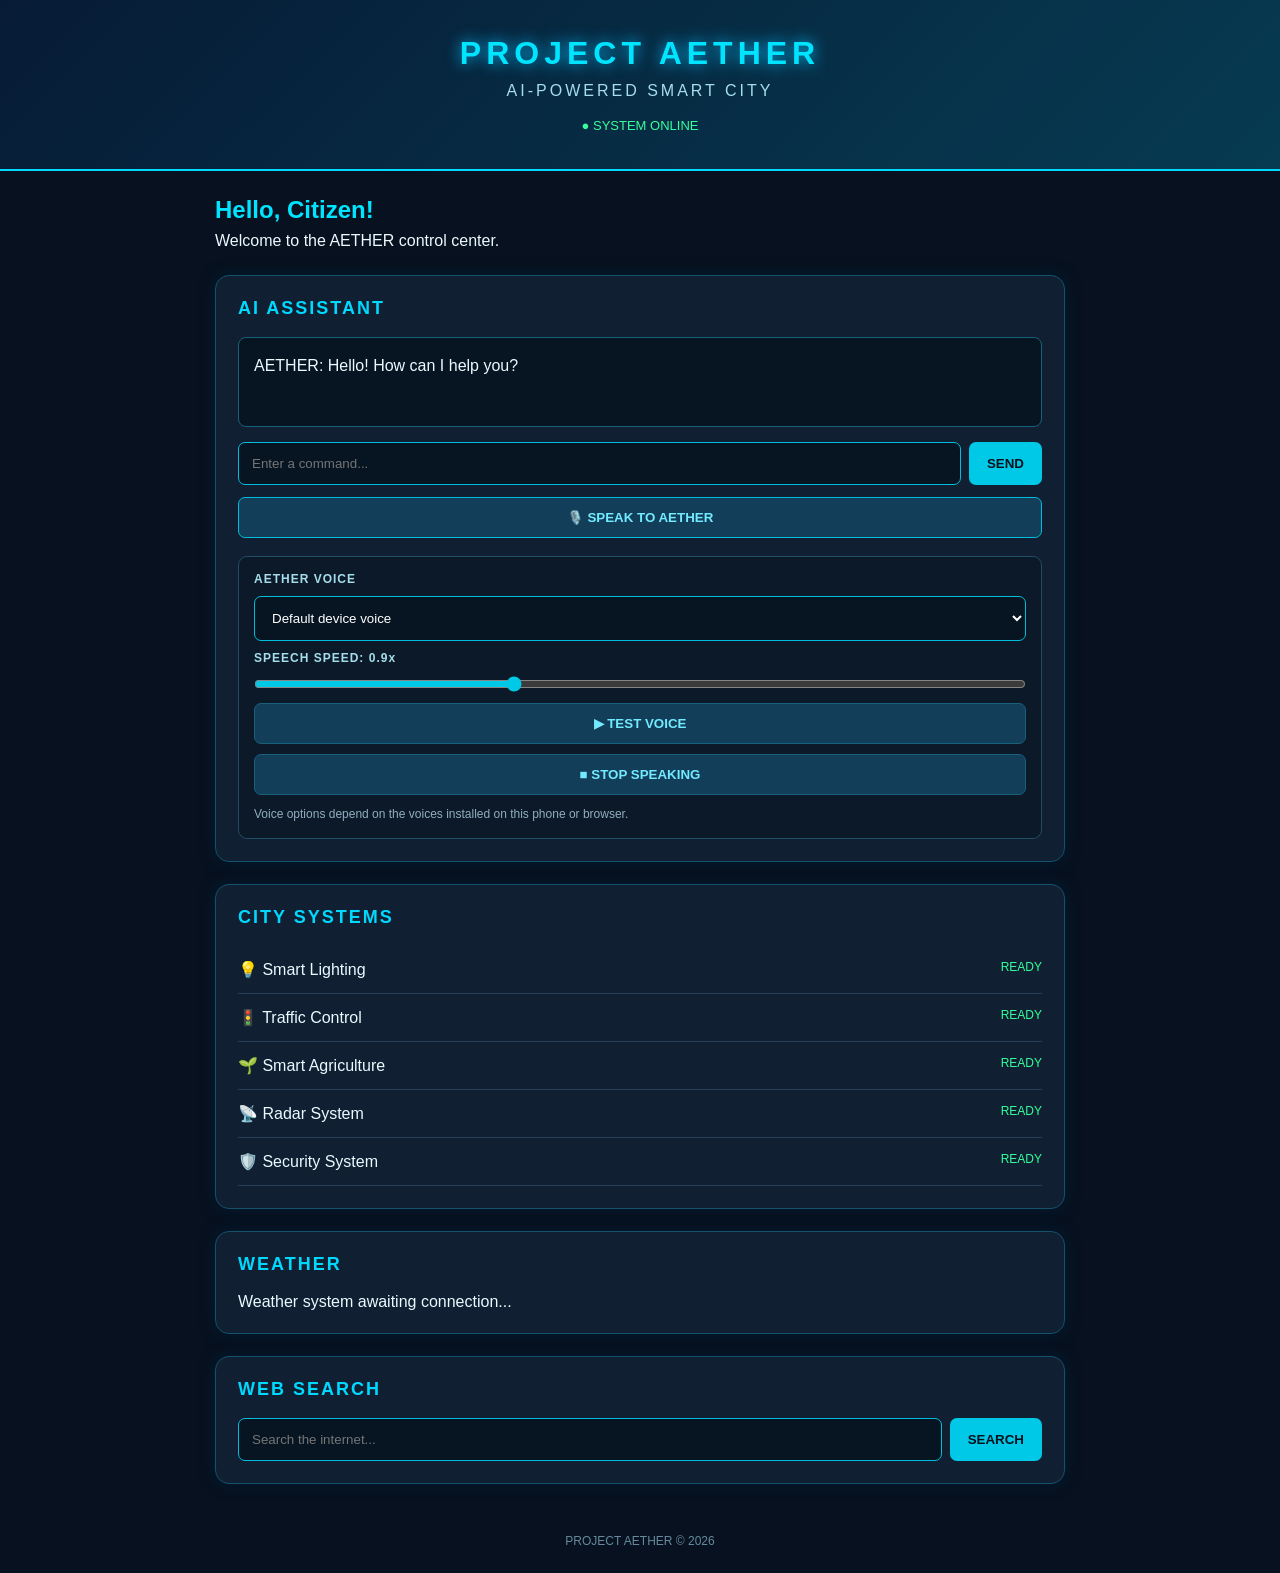
==== mobile_app/index.html @ 2a63131e "Initial Project AETHER upload" ====
<!DOCTYPE html>
<html lang="en">
<head>
    <meta charset="UTF-8">
    <meta name="viewport" content="width=device-width, initial-scale=1.0">
    <title>PROJECT AETHER</title>
    <link rel="stylesheet" href="style.css">
</head>
<body>
    <header>
        <h1>PROJECT AETHER</h1>
        <p>AI-POWERED SMART CITY</p>
        <span id="connection">● SYSTEM ONLINE</span>
    </header>

    <main>
        <section class="welcome">
            <h2>Hello, Citizen!</h2>
            <p>Welcome to the AETHER control center.</p>
        </section>

        <section class="panel">
            <h2>AI ASSISTANT</h2>
            <div id="chat" aria-live="polite">AETHER: Hello! How can I help you?</div>

            <div class="controls">
                <input id="command" type="text" placeholder="Enter a command..." autocomplete="off">
                <button id="sendButton" type="button">SEND</button>
            </div>

            <button class="voice" id="voiceButton" type="button">🎙️ SPEAK TO AETHER</button>

            <div class="voice-settings">
                <label for="voiceSelect">AETHER VOICE</label>
                <select id="voiceSelect">
                    <option value="">Loading available voices...</option>
                </select>

                <label for="speechRate">SPEECH SPEED: <span id="rateValue">0.9x</span></label>
                <input id="speechRate" type="range" min="0.7" max="1.3" step="0.1" value="0.9">

                <button id="testVoiceButton" class="secondary" type="button">▶ TEST VOICE</button>
                <button id="stopSpeechButton" class="secondary" type="button">■ STOP SPEAKING</button>
                <p class="hint">Voice options depend on the voices installed on this phone or browser.</p>
            </div>
        </section>

        <section class="panel">
            <h2>CITY SYSTEMS</h2>
            <div class="system">💡 Smart Lighting <span>READY</span></div>
            <div class="system">🚦 Traffic Control <span>READY</span></div>
            <div class="system">🌱 Smart Agriculture <span>READY</span></div>
            <div class="system">📡 Radar System <span>READY</span></div>
            <div class="system">🛡️ Security System <span>READY</span></div>
        </section>

        <section class="panel">
            <h2>WEATHER</h2>
            <p id="weather">Weather system awaiting connection...</p>
        </section>

        <section class="panel">
            <h2>WEB SEARCH</h2>
            <div class="controls">
                <input id="searchQuery" type="text" placeholder="Search the internet..." autocomplete="off">
                <button id="searchButton" type="button">SEARCH</button>
            </div>
        </section>
    </main>

    <footer>PROJECT AETHER © 2026</footer>
    <script src="script.js"></script>
</body>
</html>
---- mobile_app/style.css ----
* {
    margin: 0;
    padding: 0;
    box-sizing: border-box;
}

body {
    font-family: Arial, sans-serif;
    background: #07111f;
    color: #eafaff;
    min-height: 100vh;
}

header {
    text-align: center;
    padding: 35px 15px;
    background: linear-gradient(135deg, #071b35, #063b52);
    border-bottom: 2px solid #00d9ff;
}

header h1 {
    font-size: 32px;
    letter-spacing: 5px;
    color: #00e5ff;
    text-shadow: 0 0 15px #00bfff;
}

header p {
    margin-top: 10px;
    letter-spacing: 3px;
    color: #a6ddeb;
}

#connection {
    display: inline-block;
    margin-top: 18px;
    color: #36ff9b;
    font-size: 13px;
}

main {
    width: 90%;
    max-width: 850px;
    margin: 25px auto;
}

.welcome {
    margin-bottom: 25px;
}

.welcome h2 {
    color: #00e5ff;
    margin-bottom: 8px;
}

.panel {
    background: #101f31;
    border: 1px solid #14516b;
    border-radius: 14px;
    padding: 22px;
    margin-bottom: 22px;
    box-shadow: 0 0 15px #001c30;
}

.panel h2 {
    color: #00d9ff;
    margin-bottom: 18px;
    font-size: 18px;
    letter-spacing: 2px;
}

#chat {
    background: #071522;
    border: 1px solid #17617b;
    padding: 15px;
    border-radius: 8px;
    min-height: 90px;
    max-height: 360px;
    overflow-y: auto;
    margin-bottom: 15px;
    line-height: 1.6;
}

.controls {
    display: flex;
    gap: 8px;
}

input, select {
    flex: 1;
    min-width: 0;
    padding: 13px;
    border-radius: 7px;
    border: 1px solid #00bddd;
    background: #071522;
    color: white;
    outline: none;
}

button {
    padding: 12px 18px;
    border: none;
    border-radius: 7px;
    background: #00c9e8;
    color: #04121d;
    font-weight: bold;
    cursor: pointer;
}

button:hover {
    background: #65edff;
}

.voice {
    width: 100%;
    margin-top: 12px;
    background: #123e59;
    color: #72eaff;
    border: 1px solid #00bddd;
}

.voice-settings {
    display: grid;
    gap: 10px;
    margin-top: 18px;
    padding: 15px;
    border: 1px solid #214d65;
    border-radius: 9px;
    background: #0b1929;
}

.voice-settings label {
    color: #a6ddeb;
    font-size: 12px;
    font-weight: bold;
    letter-spacing: 1px;
}

.voice-settings input[type="range"] {
    width: 100%;
    padding: 0;
    accent-color: #00c9e8;
}

.voice-settings .secondary {
    background: #123e59;
    color: #72eaff;
    border: 1px solid #17617b;
}

.hint {
    color: #91aebe;
    font-size: 12px;
    line-height: 1.5;
}

.system {
    display: flex;
    justify-content: space-between;
    gap: 10px;
    padding: 14px 0;
    border-bottom: 1px solid #214057;
}

.system span {
    color: #36ff9b;
    font-size: 12px;
}

footer {
    text-align: center;
    padding: 25px;
    color: #668b9f;
    font-size: 12px;
}

@media (max-width: 480px) {
    header h1 {
        font-size: 25px;
        letter-spacing: 3px;
    }

    .panel {
        padding: 17px;
    }

    button {
        padding: 12px;
    }

    .controls {
        gap: 6px;
    }
}
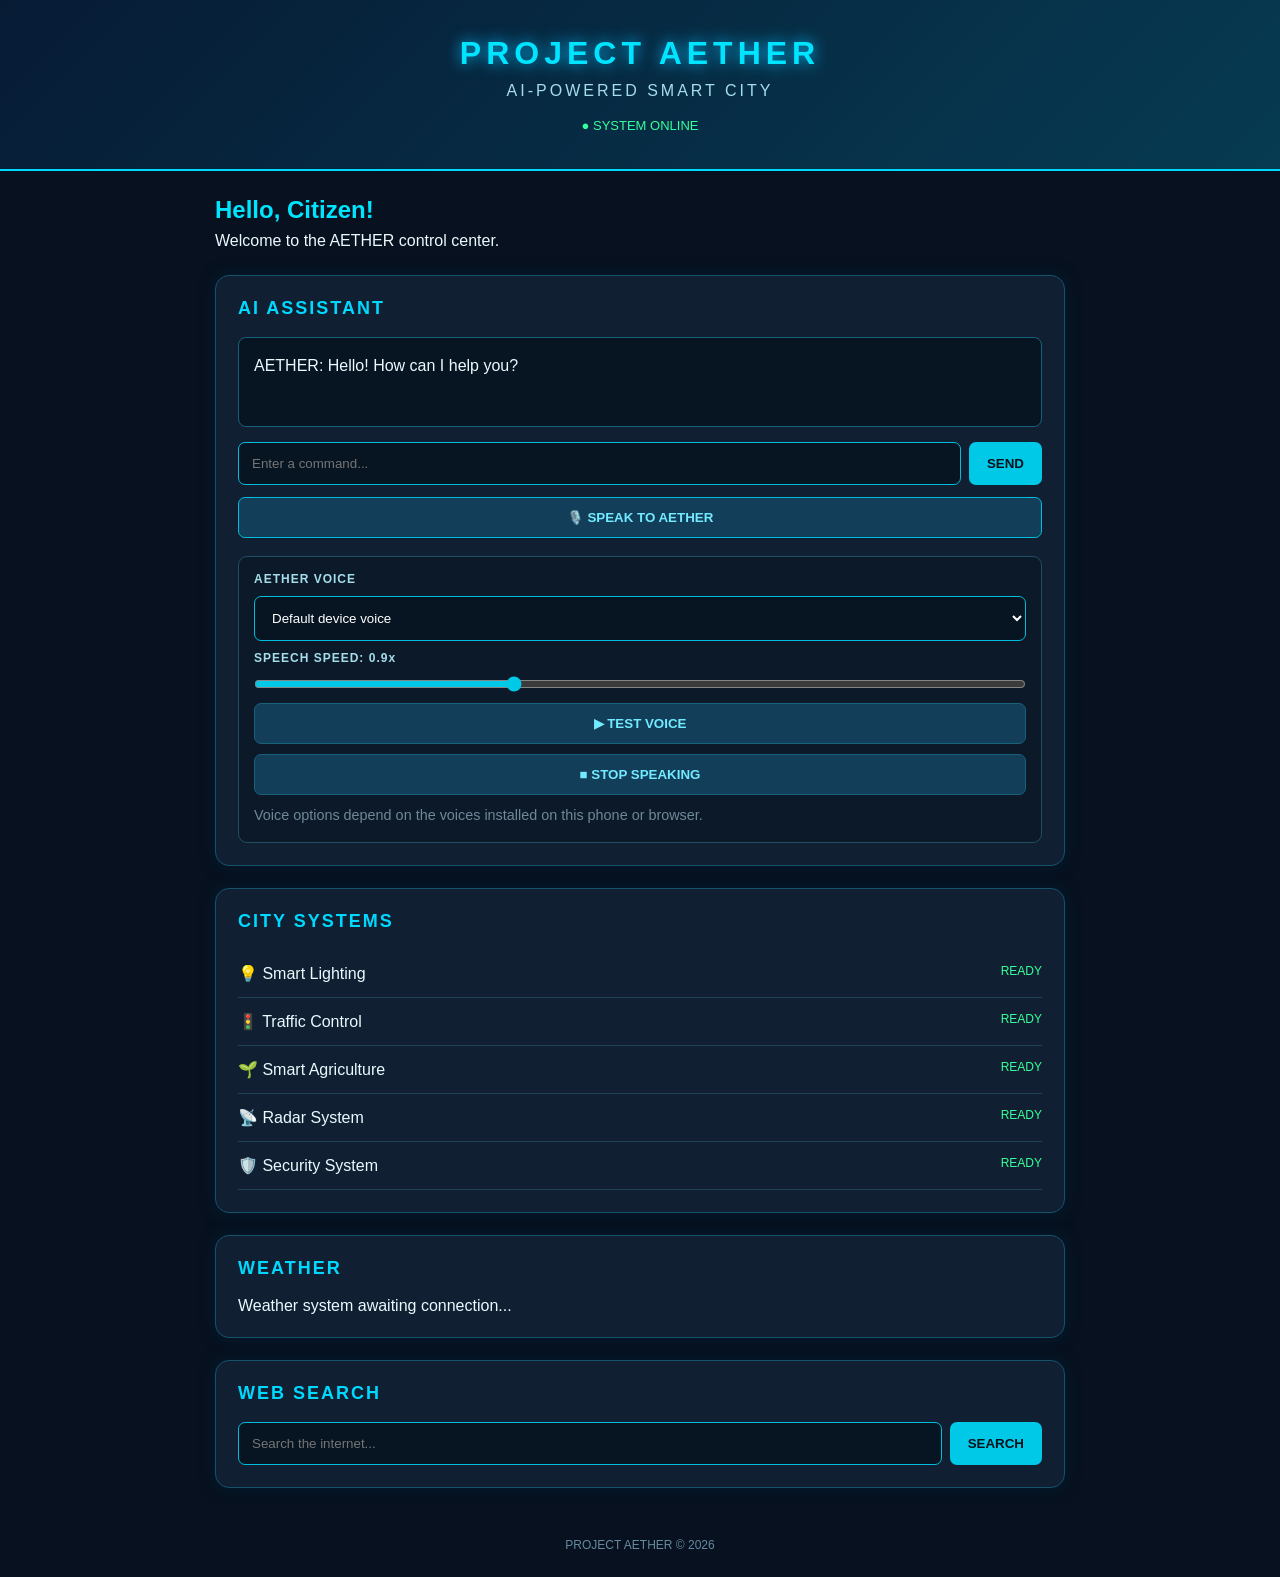
==== commit b82726ea: "Update AETHER app, interface and location system" ====
--- a/mobile_app/index.html
+++ b/mobile_app/index.html
@@ -5,6 +5,13 @@
     <meta name="viewport" content="width=device-width, initial-scale=1.0">
     <title>PROJECT AETHER</title>
     <link rel="stylesheet" href="style.css">
+    <style>
+        #locationResults { display: grid; gap: 8px; margin-top: 10px; }
+        .location-result { width: 100%; text-align: left; padding: 10px; border: 1px solid #8886; border-radius: 8px; background: transparent; }
+        .location-result[aria-pressed="true"] { outline: 2px solid #4b9; }
+        #locationStatus { overflow-wrap: anywhere; }
+        .hint { opacity: .75; font-size: .9em; }
+    </style>
 </head>
 <body>
     <header>
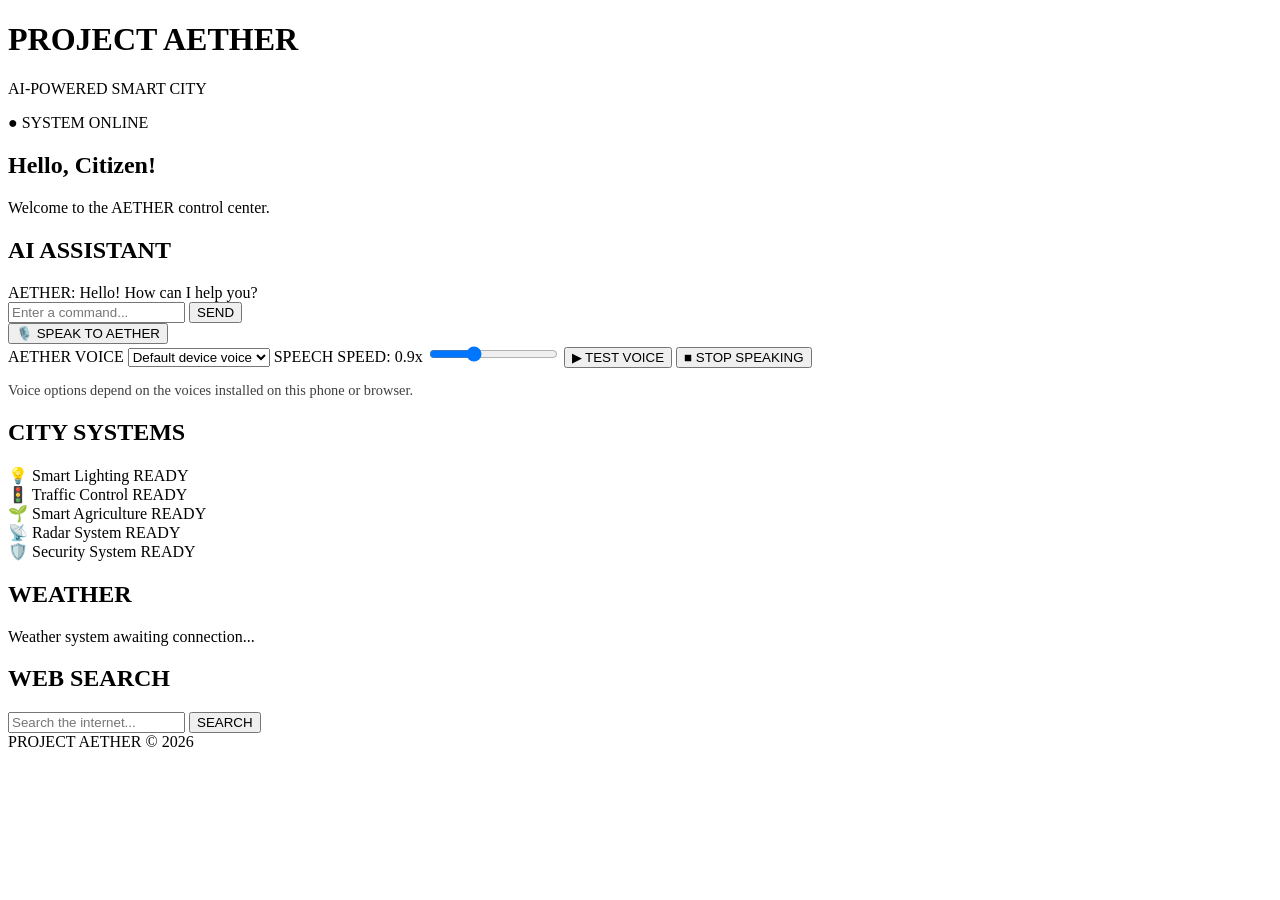
==== commit 3200d183: "Fix stylesheet link" ====
--- a/mobile_app/index.html
+++ b/mobile_app/index.html
@@ -77,5 +77,6 @@
 
     <footer>PROJECT AETHER © 2026</footer>
     <script src="script.js"></script>
+<link rel="stylesheet" href="/style.css">
 </body>
 </html>
--- a/mobile_app/style.css
+++ b/mobile_app/style.css
@@ -1,194 +1,689 @@
-* {
-    margin: 0;
-    padding: 0;
-    box-sizing: border-box;
-}
-
-body {
-    font-family: Arial, sans-serif;
-    background: #07111f;
-    color: #eafaff;
-    min-height: 100vh;
-}
-
-header {
-    text-align: center;
-    padding: 35px 15px;
-    background: linear-gradient(135deg, #071b35, #063b52);
-    border-bottom: 2px solid #00d9ff;
-}
-
-header h1 {
-    font-size: 32px;
-    letter-spacing: 5px;
-    color: #00e5ff;
-    text-shadow: 0 0 15px #00bfff;
-}
-
-header p {
-    margin-top: 10px;
-    letter-spacing: 3px;
-    color: #a6ddeb;
-}
-
-#connection {
-    display: inline-block;
-    margin-top: 18px;
-    color: #36ff9b;
-    font-size: 13px;
-}
-
-main {
-    width: 90%;
-    max-width: 850px;
-    margin: 25px auto;
-}
-
-.welcome {
-    margin-bottom: 25px;
-}
-
-.welcome h2 {
-    color: #00e5ff;
-    margin-bottom: 8px;
-}
-
-.panel {
-    background: #101f31;
-    border: 1px solid #14516b;
-    border-radius: 14px;
-    padding: 22px;
-    margin-bottom: 22px;
-    box-shadow: 0 0 15px #001c30;
-}
-
-.panel h2 {
-    color: #00d9ff;
-    margin-bottom: 18px;
-    font-size: 18px;
-    letter-spacing: 2px;
-}
-
-#chat {
-    background: #071522;
-    border: 1px solid #17617b;
-    padding: 15px;
-    border-radius: 8px;
-    min-height: 90px;
-    max-height: 360px;
-    overflow-y: auto;
-    margin-bottom: 15px;
-    line-height: 1.6;
-}
-
-.controls {
-    display: flex;
-    gap: 8px;
-}
-
-input, select {
-    flex: 1;
-    min-width: 0;
-    padding: 13px;
-    border-radius: 7px;
-    border: 1px solid #00bddd;
-    background: #071522;
-    color: white;
-    outline: none;
-}
-
-button {
-    padding: 12px 18px;
-    border: none;
-    border-radius: 7px;
-    background: #00c9e8;
-    color: #04121d;
-    font-weight: bold;
-    cursor: pointer;
-}
-
-button:hover {
-    background: #65edff;
-}
-
-.voice {
-    width: 100%;
-    margin-top: 12px;
-    background: #123e59;
-    color: #72eaff;
-    border: 1px solid #00bddd;
-}
-
-.voice-settings {
-    display: grid;
-    gap: 10px;
-    margin-top: 18px;
-    padding: 15px;
-    border: 1px solid #214d65;
-    border-radius: 9px;
-    background: #0b1929;
-}
-
-.voice-settings label {
-    color: #a6ddeb;
-    font-size: 12px;
-    font-weight: bold;
-    letter-spacing: 1px;
-}
-
-.voice-settings input[type="range"] {
-    width: 100%;
-    padding: 0;
-    accent-color: #00c9e8;
-}
-
-.voice-settings .secondary {
-    background: #123e59;
-    color: #72eaff;
-    border: 1px solid #17617b;
-}
-
-.hint {
-    color: #91aebe;
-    font-size: 12px;
-    line-height: 1.5;
-}
-
-.system {
-    display: flex;
-    justify-content: space-between;
-    gap: 10px;
-    padding: 14px 0;
-    border-bottom: 1px solid #214057;
-}
-
-.system span {
-    color: #36ff9b;
-    font-size: 12px;
-}
-
-footer {
-    text-align: center;
-    padding: 25px;
-    color: #668b9f;
-    font-size: 12px;
-}
-
-@media (max-width: 480px) {
-    header h1 {
-        font-size: 25px;
-        letter-spacing: 3px;
-    }
-
-    .panel {
-        padding: 17px;
-    }
-
-    button {
-        padding: 12px;
-    }
-
-    .controls {
-        gap: 6px;
-    }
-}
+
+const chat = document.getElementById("chat");
+const commandInput = document.getElementById("command");
+const voiceSelect = document.getElementById("voiceSelect");
+const speechRate = document.getElementById("speechRate");
+const rateValue = document.getElementById("rateValue");
+
+let availableVoices = [];
+let recognition = null;
+let isListening = false;
+
+// ======================================
+// AETHER LOCATION AND WEATHER SYSTEM
+// ======================================
+
+const LOCATION_KEY = "aether_saved_location";
+
+let savedLocation = null;
+
+const weatherDescriptions = {
+    0: "Clear sky",
+    1: "Mainly clear",
+    2: "Partly cloudy",
+    3: "Overcast",
+    45: "Fog",
+    48: "Depositing rime fog",
+    51: "Light drizzle",
+    53: "Moderate drizzle",
+    55: "Dense drizzle",
+    56: "Freezing drizzle",
+    57: "Heavy freezing drizzle",
+    61: "Slight rain",
+    63: "Moderate rain",
+    65: "Heavy rain",
+    66: "Freezing rain",
+    67: "Heavy freezing rain",
+    71: "Slight snowfall",
+    73: "Moderate snowfall",
+    75: "Heavy snowfall",
+    77: "Snow grains",
+    80: "Rain showers",
+    81: "Moderate rain showers",
+    82: "Heavy rain showers",
+    85: "Snow showers",
+    86: "Heavy snow showers",
+    95: "Thunderstorm",
+    96: "Thunderstorm with hail",
+    99: "Heavy thunderstorm with hail"
+};
+
+function createLocationSettings() {
+    const weatherElement = document.getElementById("weather");
+    const weatherPanel = weatherElement?.closest(".panel");
+
+    if (!weatherPanel) {
+        console.error("AETHER: Weather panel not found.");
+        return;
+    }
+
+    const panel = document.createElement("section");
+    panel.className = "panel";
+    panel.id = "locationSettings";
+
+    panel.innerHTML = `
+        <h2>⚙️ LOCATION SETUP</h2>
+
+        <button id="setupToggle" type="button">
+            OPEN SETUP MODE
+        </button>
+
+        <div id="setupContent" hidden>
+            <p>Choose the default location for AETHER.</p>
+
+            <button id="currentLocationButton" type="button">
+                📍 USE MY CURRENT LOCATION
+            </button>
+
+            <h3>OR SEARCH FOR A CITY</h3>
+
+            <div class="controls">
+                <input
+                    id="citySearch"
+                    type="text"
+                    placeholder="Enter city name..."
+                    autocomplete="off"
+                >
+                <button id="citySearchButton" type="button">
+                    SEARCH
+                </button>
+            </div>
+
+            <div id="locationResults"></div>
+
+            <p id="locationStatus" aria-live="polite">
+                No location selected yet.
+            </p>
+
+            <p class="hint">
+                Your saved location stays on this phone.
+            </p>
+        </div>
+    `;
+
+    weatherPanel.parentNode.insertBefore(panel, weatherPanel);
+
+    document.getElementById("setupToggle").addEventListener("click", () => {
+        const content = document.getElementById("setupContent");
+
+        content.hidden = !content.hidden;
+
+        document.getElementById("setupToggle").textContent =
+            content.hidden ? "OPEN SETUP MODE" : "CLOSE SETUP MODE";
+    });
+
+    document.getElementById("currentLocationButton")
+        .addEventListener("click", useCurrentLocation);
+
+    document.getElementById("citySearchButton")
+        .addEventListener("click", searchCity);
+
+    document.getElementById("citySearch")
+        .addEventListener("keydown", event => {
+            if (event.key === "Enter") searchCity();
+        });
+
+    document.getElementById("locationResults")
+        .addEventListener("click", event => {
+            const button = event.target.closest(".location-result");
+
+            if (!button) return;
+
+            const location = {
+                name: button.dataset.name,
+                latitude: Number(button.dataset.latitude),
+                longitude: Number(button.dataset.longitude)
+            };
+
+            saveLocation(location);
+        });
+
+    // Restore the previously saved location.
+    try {
+        const stored = localStorage.getItem(LOCATION_KEY);
+
+        if (stored) {
+            const location = JSON.parse(stored);
+
+            if (
+                typeof location.name === "string" &&
+                Number.isFinite(location.latitude) &&
+                Number.isFinite(location.longitude) &&
+                Math.abs(location.latitude) <= 90 &&
+                Math.abs(location.longitude) <= 180
+            ) {
+                savedLocation = location;
+                showSavedLocation();
+                loadWeather();
+            }
+        }
+    } catch (error) {
+        console.error("Could not restore saved location:", error);
+    }
+}
+
+function setLocationStatus(message) {
+    const status = document.getElementById("locationStatus");
+
+    if (status) status.textContent = message;
+}
+
+// Save the selected location on this phone.
+function saveLocation(location) {
+    if (
+        !location ||
+        typeof location.name !== "string" ||
+        !Number.isFinite(location.latitude) ||
+        !Number.isFinite(location.longitude) ||
+        Math.abs(location.latitude) > 90 ||
+        Math.abs(location.longitude) > 180
+    ) {
+        setLocationStatus("Invalid location. Please try again.");
+        return;
+    }
+
+    savedLocation = location;
+
+    try {
+        localStorage.setItem(LOCATION_KEY, JSON.stringify(location));
+    } catch (error) {
+        setLocationStatus("Could not save location on this device.");
+        return;
+    }
+
+    showSavedLocation();
+    loadWeather();
+}
+
+function showSavedLocation() {
+    if (!savedLocation) return;
+
+    setLocationStatus(
+        "Saved default location: " + savedLocation.name
+    );
+}
+
+// Get the phone's current location.
+function useCurrentLocation() {
+    if (!navigator.geolocation) {
+        setLocationStatus("Location services are not supported.");
+        return;
+    }
+
+    setLocationStatus("Requesting location permission...");
+
+    navigator.geolocation.getCurrentPosition(
+        position => {
+            const location = {
+                name: "My current location",
+                latitude: position.coords.latitude,
+                longitude: position.coords.longitude
+            };
+
+            saveLocation(location);
+        },
+
+        error => {
+            let message = "Could not get your location.";
+
+            if (error.code === 1) {
+                message = "Location permission was denied. Allow location access in your browser settings.";
+            } else if (error.code === 2) {
+                message = "Your location is currently unavailable.";
+            } else if (error.code === 3) {
+                message = "Location request timed out. Please try again.";
+            }
+
+            setLocationStatus(message);
+        },
+
+        {
+            enableHighAccuracy: false,
+            timeout: 15000,
+            maximumAge: 300000
+        }
+    );
+}
+
+// Search for a city using Open-Meteo Geocoding.
+async function searchCity() {
+    const input = document.getElementById("citySearch");
+    const results = document.getElementById("locationResults");
+
+    const city = input.value.trim();
+
+    if (!city) {
+        setLocationStatus("Please enter a city name.");
+        return;
+    }
+
+    results.replaceChildren();
+    setLocationStatus("Searching for locations...");
+
+    try {
+        const url =
+            "https://geocoding-api.open-meteo.com/v1/search?" +
+            new URLSearchParams({
+                name: city,
+                count: "5",
+                language: "en",
+                format: "json"
+            });
+
+        const response = await fetch(url);
+
+        if (!response.ok) {
+            throw new Error("Location search failed.");
+        }
+
+        const data = await response.json();
+
+        if (!data.results || data.results.length === 0) {
+            setLocationStatus("No matching locations found.");
+            return;
+        }
+
+        data.results.forEach(place => {
+            const button = document.createElement("button");
+
+            button.type = "button";
+            button.className = "location-result";
+
+            const details = [
+                place.name,
+                place.admin1,
+                place.country
+            ].filter(Boolean);
+
+            button.textContent = details.join(", ");
+
+            button.dataset.name = details.join(", ");
+            button.dataset.latitude = place.latitude;
+            button.dataset.longitude = place.longitude;
+
+            button.setAttribute("aria-pressed", "false");
+
+            results.appendChild(button);
+        });
+
+        setLocationStatus("Select your location from the results.");
+
+    } catch (error) {
+        console.error("Location search error:", error);
+        setLocationStatus("Could not search locations. Check your internet connection.");
+    }
+}
+
+// Fetch current weather from Open-Meteo.
+async function loadWeather() {
+    const weatherElement = document.getElementById("weather");
+
+    if (!savedLocation) {
+        weatherElement.textContent =
+            "Please select your location in Setup Mode.";
+        return;
+    }
+
+    weatherElement.textContent = "Fetching live weather...";
+
+    try {
+        const parameters = new URLSearchParams({
+            latitude: String(savedLocation.latitude),
+            longitude: String(savedLocation.longitude),
+            current: [
+                "temperature_2m",
+                "relative_humidity_2m",
+                "apparent_temperature",
+                "precipitation",
+                "weather_code",
+                "wind_speed_10m"
+            ].join(","),
+            timezone: "auto"
+        });
+
+        const url =
+            "https://api.open-meteo.com/v1/forecast?" +
+            parameters.toString();
+
+        const response = await fetch(url);
+
+        if (!response.ok) {
+            throw new Error("Weather service unavailable.");
+        }
+
+        const data = await response.json();
+        const current = data.current;
+
+        if (!current) {
+            throw new Error("Weather information unavailable.");
+        }
+
+        const condition =
+            weatherDescriptions[current.weather_code] ||
+            "Unknown conditions";
+
+        weatherElement.textContent =
+            "📍 " + savedLocation.name + "\n\n" +
+            "🌤️ Condition: " + condition + "\n" +
+            "🌡️ Temperature: " + current.temperature_2m +
+            " " + data.current_units.temperature_2m + "\n" +
+            "🤗 Feels like: " + current.apparent_temperature +
+            " " + data.current_units.apparent_temperature + "\n" +
+            "💧 Humidity: " + current.relative_humidity_2m + "%\n" +
+            "🌧️ Precipitation: " + current.precipitation +
+            " " + data.current_units.precipitation + "\n" +
+            "💨 Wind speed: " + current.wind_speed_10m +
+            " " + data.current_units.wind_speed_10m + "\n\n" +
+            "Last updated: " + current.time;
+
+    } catch (error) {
+        console.error("Weather error:", error);
+
+        weatherElement.textContent =
+            "Weather service unavailable. Please try again.";
+    }
+}
+
+// ======================================
+// AETHER AI CHAT
+// ======================================
+
+function addMessage(label, message) {
+    const element = document.createElement("div");
+    element.textContent = label + message;
+    element.style.whiteSpace = "pre-wrap";
+    element.style.marginBottom = "18px";
+    chat.appendChild(element);
+    chat.scrollTop = chat.scrollHeight;
+}
+
+function cleanForSpeech(message) {
+    return message
+        .replace(/```[\s\S]*?```/g, "Code omitted.")
+        .replace(/https?:\/\/\S+/g, "link")
+        .replace(/[*_#`~]/g, "")
+        .replace(/[^\w\s.,!?'-]/g, " ")
+        .replace(/\s+/g, " ")
+        .trim();
+}
+
+// ======================================
+// VOICE SYSTEM
+// ======================================
+
+function loadVoices() {
+    if (!("speechSynthesis" in window)) {
+        voiceSelect.innerHTML =
+            '<option value="">Speech is not supported</option>';
+        return;
+    }
+
+    availableVoices = speechSynthesis.getVoices();
+    const previousVoice = voiceSelect.value;
+
+    voiceSelect.innerHTML = "";
+
+    if (availableVoices.length === 0) {
+        voiceSelect.innerHTML =
+            '<option value="">Default device voice</option>';
+        return;
+    }
+
+    const defaultOption = document.createElement("option");
+    defaultOption.value = "";
+    defaultOption.textContent = "Default device voice";
+    voiceSelect.appendChild(defaultOption);
+
+    availableVoices.forEach(voice => {
+        const option = document.createElement("option");
+        option.value = voice.voiceURI;
+        option.textContent = `${voice.name} (${voice.lang})`;
+        voiceSelect.appendChild(option);
+    });
+
+    if (availableVoices.some(
+        voice => voice.voiceURI === previousVoice
+    )) {
+        voiceSelect.value = previousVoice;
+    }
+}
+
+if ("speechSynthesis" in window) {
+    loadVoices();
+
+    speechSynthesis.addEventListener?.(
+        "voiceschanged",
+        loadVoices
+    );
+
+    window.speechSynthesis.onvoiceschanged = loadVoices;
+}
+
+function speakMessage(message) {
+    if (!("speechSynthesis" in window)) return;
+
+    speechSynthesis.cancel();
+
+    const text = cleanForSpeech(message);
+    if (!text) return;
+
+    const speech = new SpeechSynthesisUtterance(text);
+
+    const selectedVoice = availableVoices.find(
+        voice => voice.voiceURI === voiceSelect.value
+    );
+
+    if (selectedVoice) {
+        speech.voice = selectedVoice;
+    }
+
+    speech.rate = Number(speechRate.value) || 0.9;
+    speech.pitch = 1;
+    speech.lang = selectedVoice?.lang || "en-IN";
+
+    speechSynthesis.speak(speech);
+}
+
+function reply(message) {
+    addMessage("AETHER: ", message);
+    speakMessage(message);
+}
+
+// ======================================
+// AI COMMAND SYSTEM
+// ======================================
+
+async function sendCommand() {
+    const message = commandInput.value.trim();
+
+    if (!message) return;
+
+    addMessage("YOU: ", message);
+    commandInput.value = "";
+
+    const thinking = document.createElement("div");
+    thinking.textContent = "AETHER: Thinking...";
+    thinking.style.marginBottom = "18px";
+
+    chat.appendChild(thinking);
+    chat.scrollTop = chat.scrollHeight;
+
+    try {
+        const response = await fetch("/api/chat", {
+            method: "POST",
+            headers: {
+                "Content-Type": "application/json"
+            },
+            body: JSON.stringify({ message })
+        });
+
+        const data = await response.json();
+
+        thinking.remove();
+
+        if (!response.ok) {
+            throw new Error(
+                data.error || "AI connection failed."
+            );
+        }
+
+        reply(data.reply || "I couldn't generate a reply.");
+
+    } catch (error) {
+        thinking.remove();
+
+        addMessage(
+            "AETHER: ",
+            "I couldn't connect to the AI service. Please try again."
+        );
+
+        console.error(error);
+    }
+}
+
+// ======================================
+// VOICE INPUT
+// ======================================
+
+function startVoice() {
+    const SpeechRecognition =
+        window.SpeechRecognition ||
+        window.webkitSpeechRecognition;
+
+    if (!SpeechRecognition) {
+        addMessage(
+            "AETHER: ",
+            "Voice input is not supported by this browser. Try Chrome."
+        );
+        return;
+    }
+
+    if (isListening && recognition) {
+        recognition.stop();
+        return;
+    }
+
+    if ("speechSynthesis" in window) {
+        speechSynthesis.cancel();
+    }
+
+    recognition = new SpeechRecognition();
+
+    recognition.lang = "en-IN";
+    recognition.continuous = false;
+    recognition.interimResults = false;
+    recognition.maxAlternatives = 1;
+
+    recognition.onstart = function() {
+        isListening = true;
+
+        document.getElementById("voiceButton").textContent =
+            "🎙️ LISTENING... TAP TO STOP";
+
+        addMessage("AETHER: ", "I'm listening. Speak now.");
+    };
+
+    recognition.onresult = function(event) {
+        const transcript = event.results[0][0].transcript;
+        commandInput.value = transcript;
+        sendCommand();
+    };
+
+    recognition.onerror = function(event) {
+        console.warn("Speech recognition error:", event.error);
+
+        if (
+            event.error !== "no-speech" &&
+            event.error !== "aborted"
+        ) {
+            addMessage(
+                "AETHER: ",
+                "I couldn't hear that clearly. Please try again."
+            );
+        }
+    };
+
+    recognition.onend = function() {
+        isListening = false;
+
+        document.getElementById("voiceButton").textContent =
+            "🎙️ SPEAK TO AETHER";
+    };
+
+    try {
+        recognition.start();
+    } catch (error) {
+        isListening = false;
+
+        document.getElementById("voiceButton").textContent =
+            "🎙️ SPEAK TO AETHER";
+
+        console.error(error);
+    }
+}
+
+// ======================================
+// WEB SEARCH
+// ======================================
+
+function webSearch() {
+    const searchInput = document.getElementById("searchQuery");
+    const query = searchInput.value.trim();
+
+    if (!query) {
+        reply("Please enter something to search for.");
+        return;
+    }
+
+    commandInput.value = "Search the web for: " + query;
+    searchInput.value = "";
+
+    sendCommand();
+}
+
+// ======================================
+// UI EVENTS
+// ======================================
+
+document.getElementById("sendButton")
+    .addEventListener("click", sendCommand);
+
+document.getElementById("voiceButton")
+    .addEventListener("click", startVoice);
+
+document.getElementById("searchButton")
+    .addEventListener("click", webSearch);
+
+commandInput.addEventListener("keydown", event => {
+    if (event.key === "Enter") sendCommand();
+});
+
+document.getElementById("searchQuery")
+    .addEventListener("keydown", event => {
+        if (event.key === "Enter") webSearch();
+    });
+
+speechRate.addEventListener("input", () => {
+    rateValue.textContent =
+        Number(speechRate.value).toFixed(1) + "x";
+});
+
+document.getElementById("testVoiceButton")
+    .addEventListener("click", () => {
+        speakMessage(
+            "Hello! I am AETHER. How can I help you today?"
+        );
+    });
+
+document.getElementById("stopSpeechButton")
+    .addEventListener("click", () => {
+        if ("speechSynthesis" in window) {
+            speechSynthesis.cancel();
+        }
+    });
+
+// ======================================
+// START AETHER
+// ======================================
+
+createLocationSettings();
